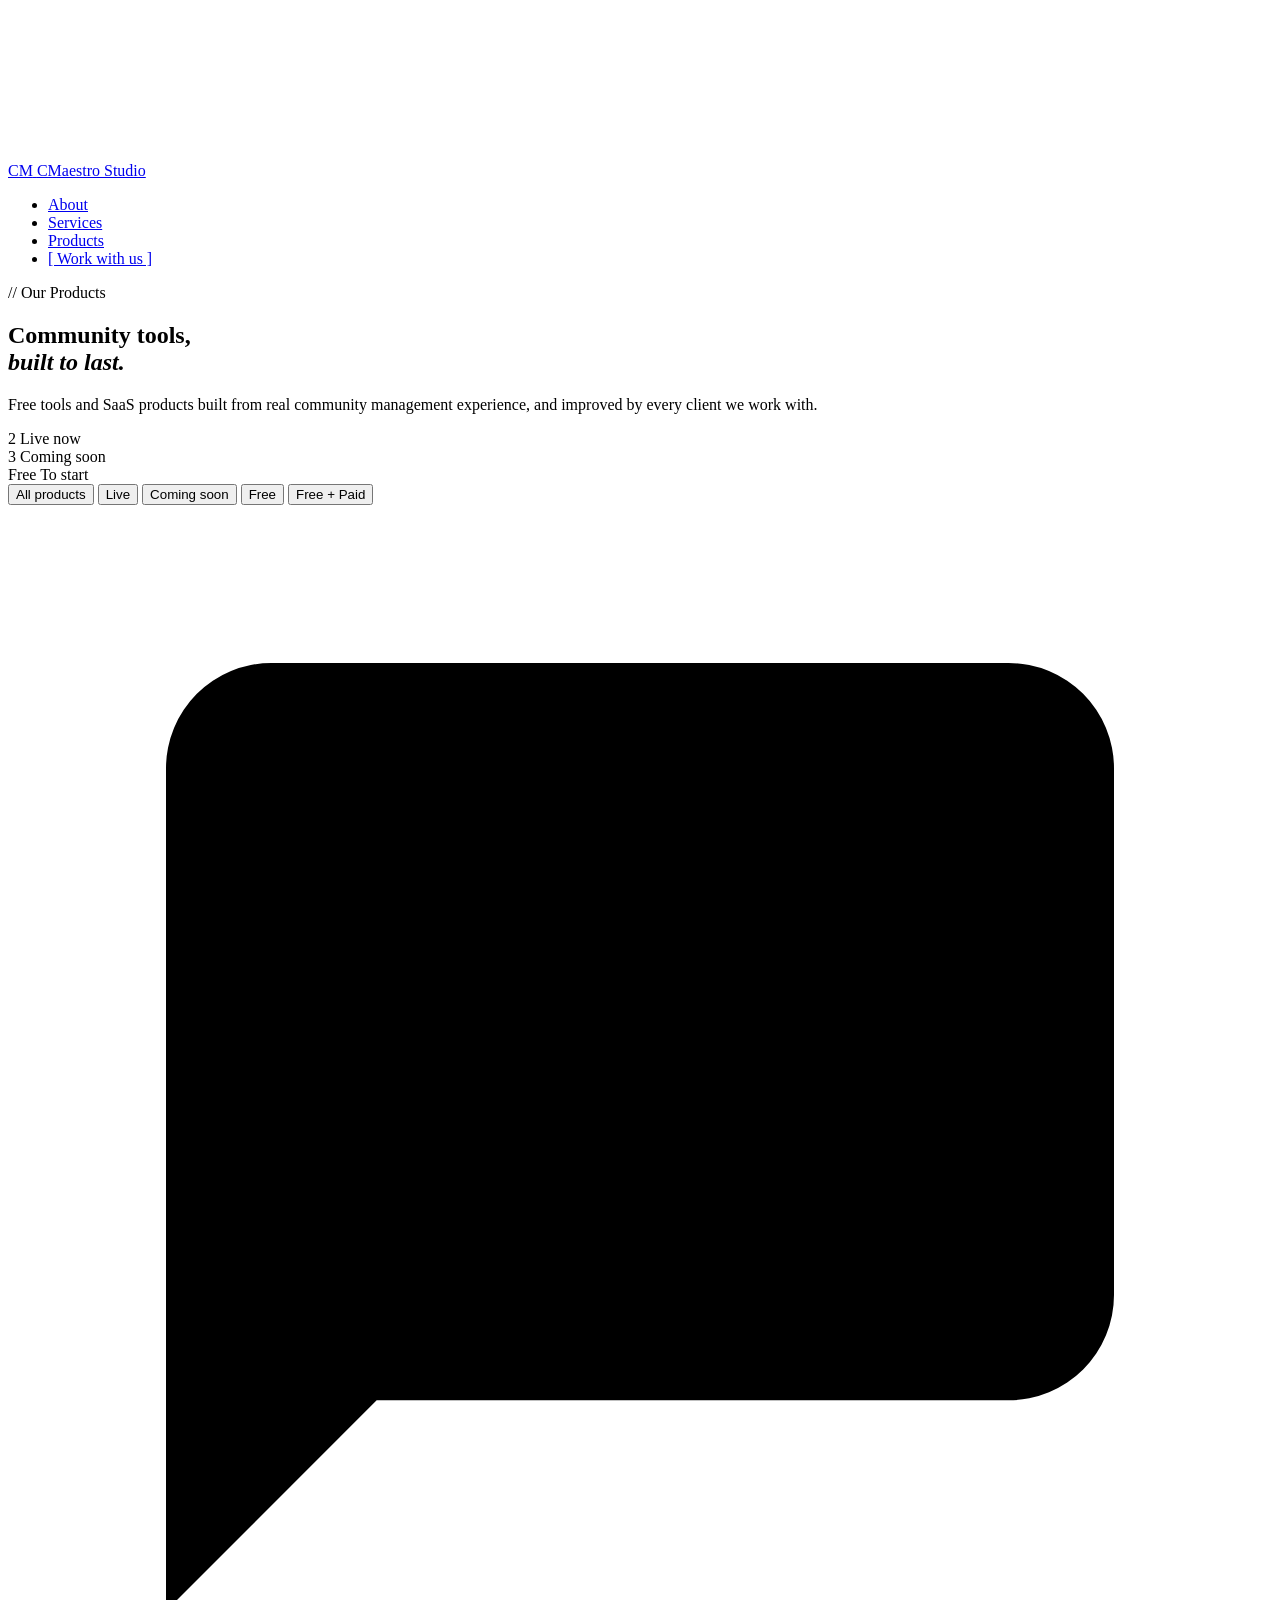
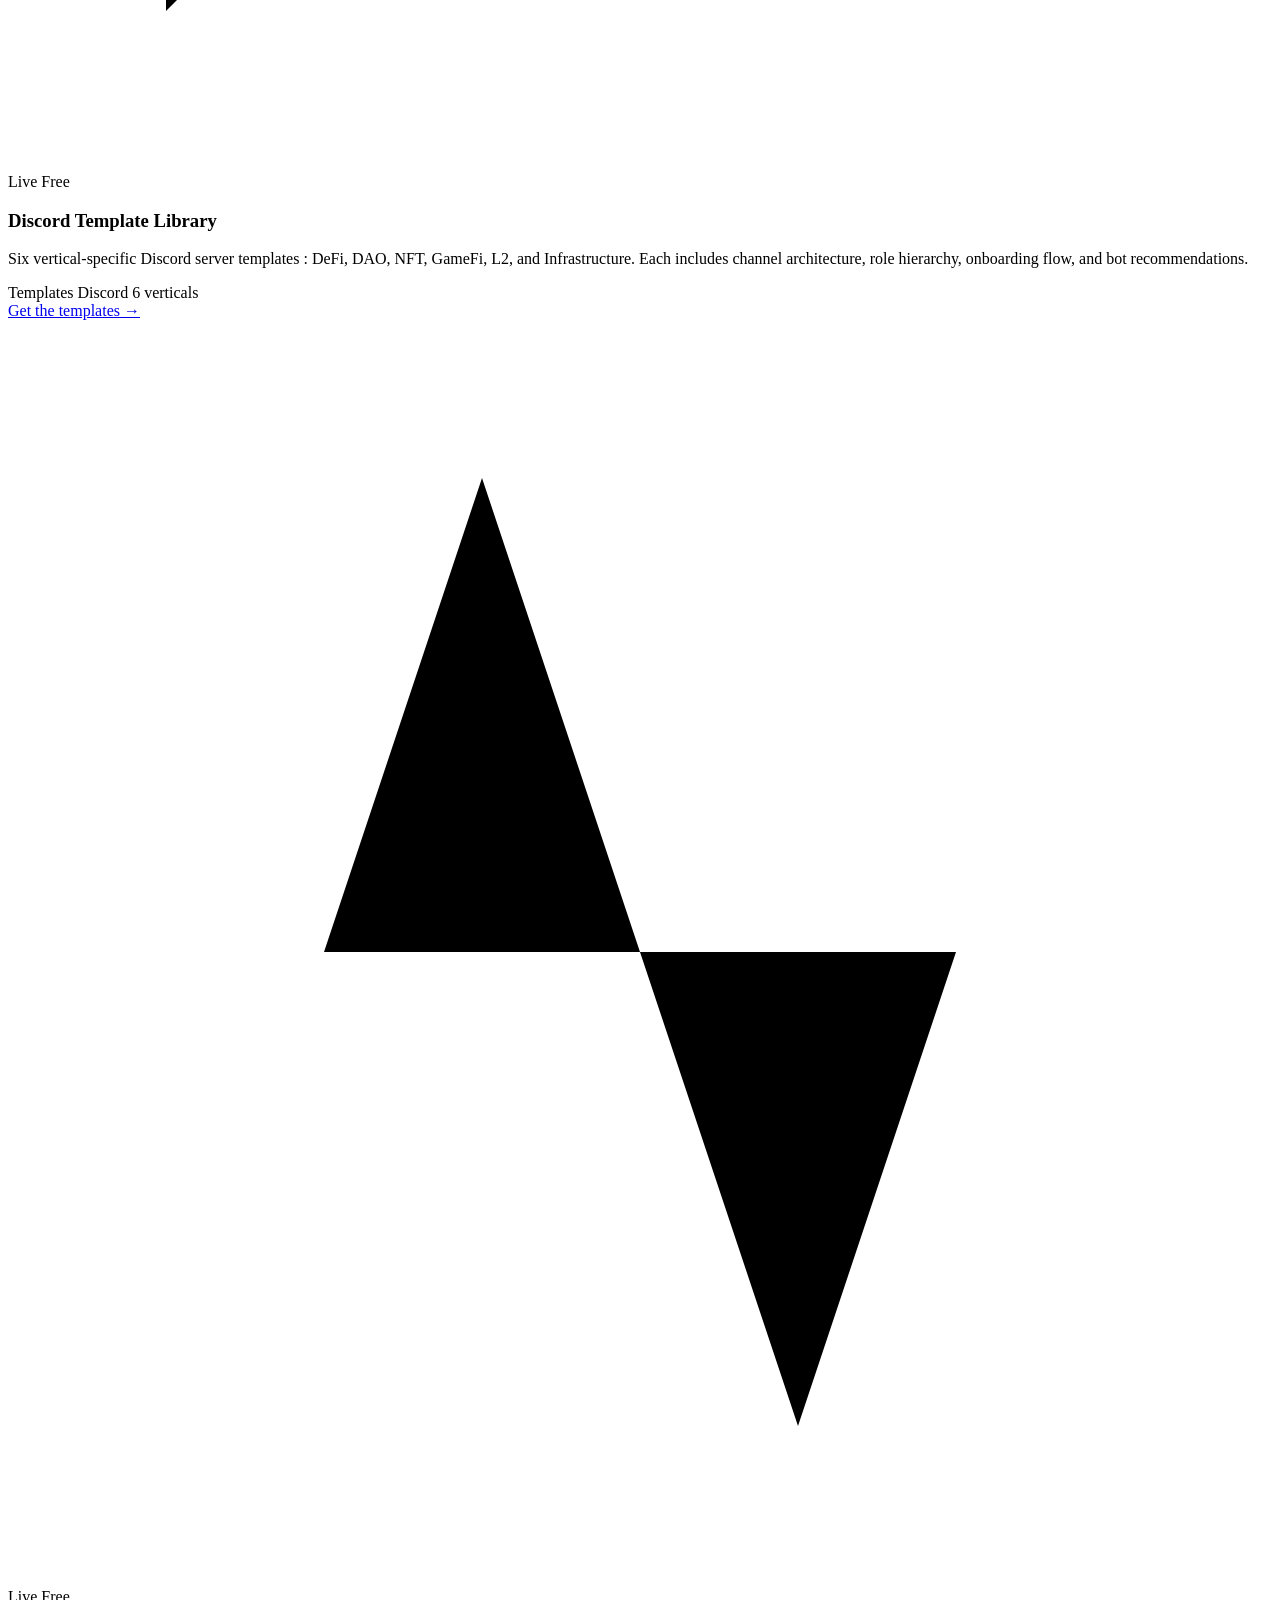
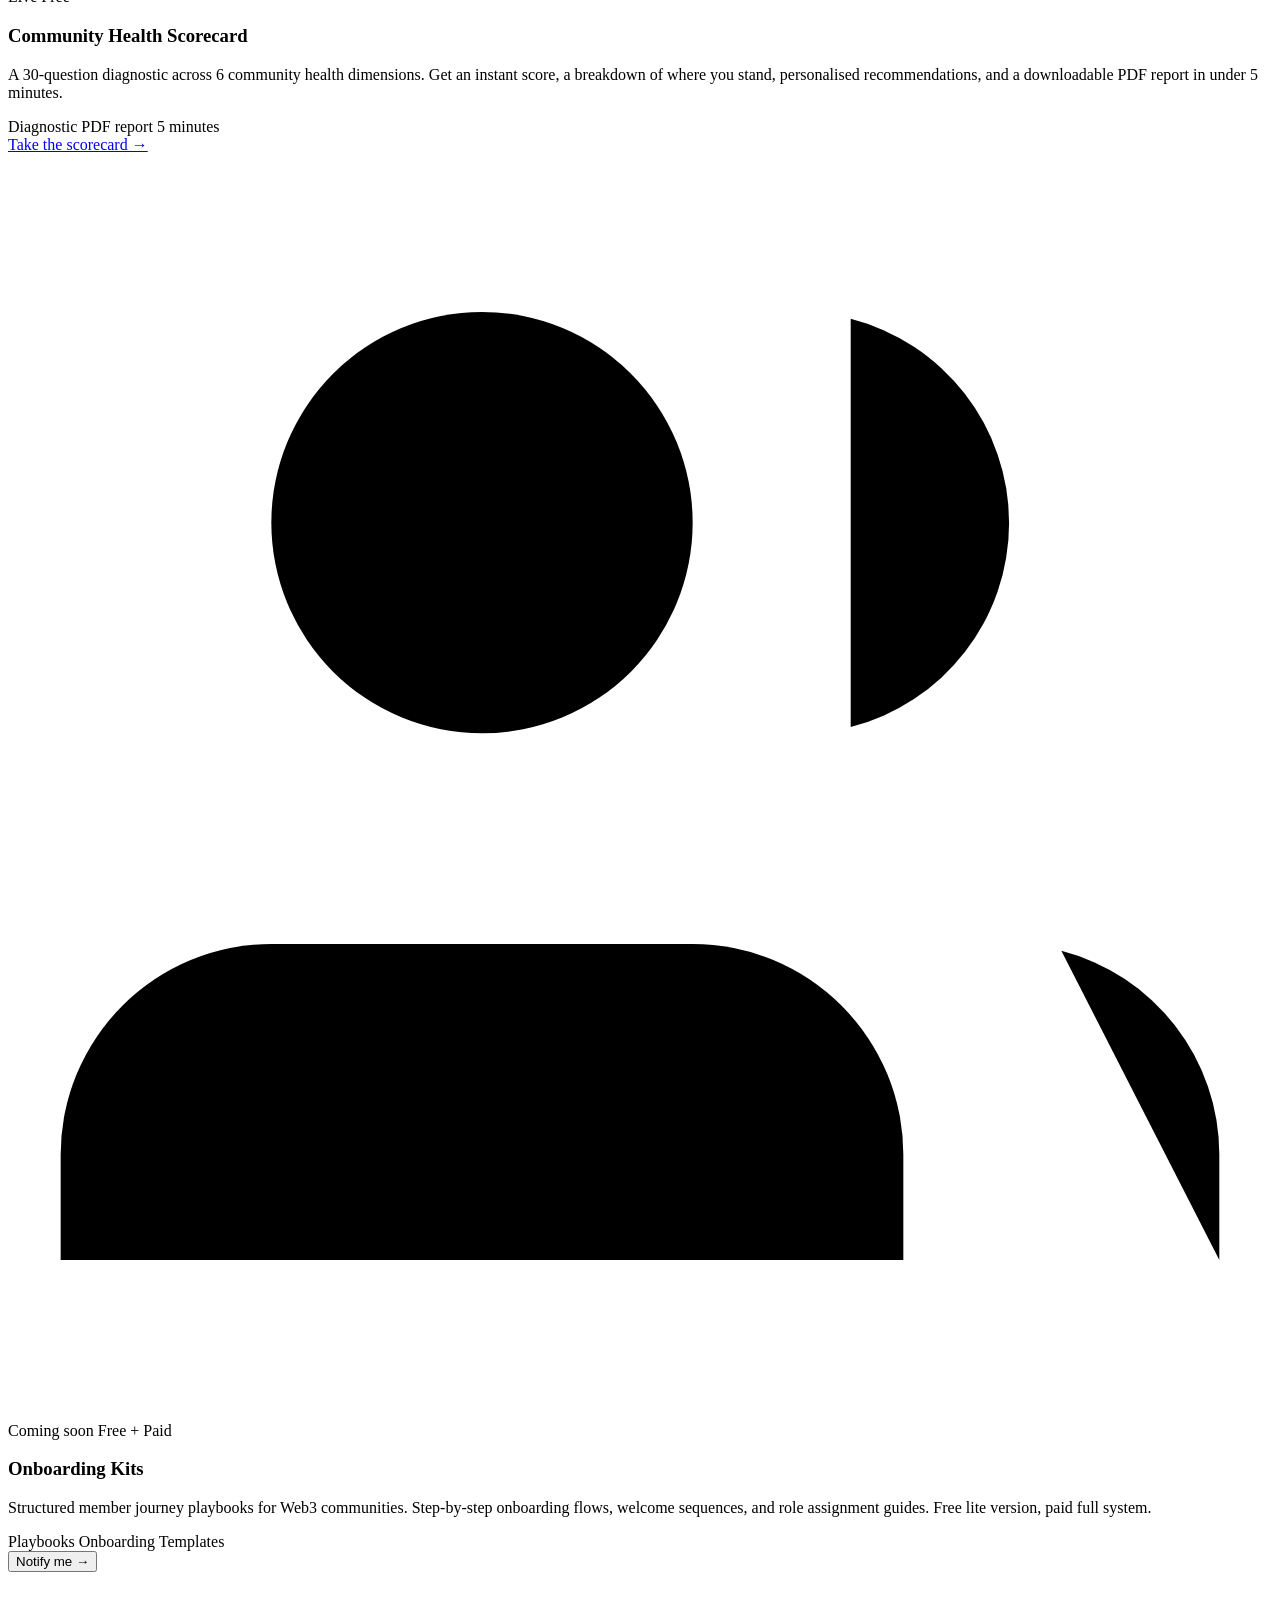
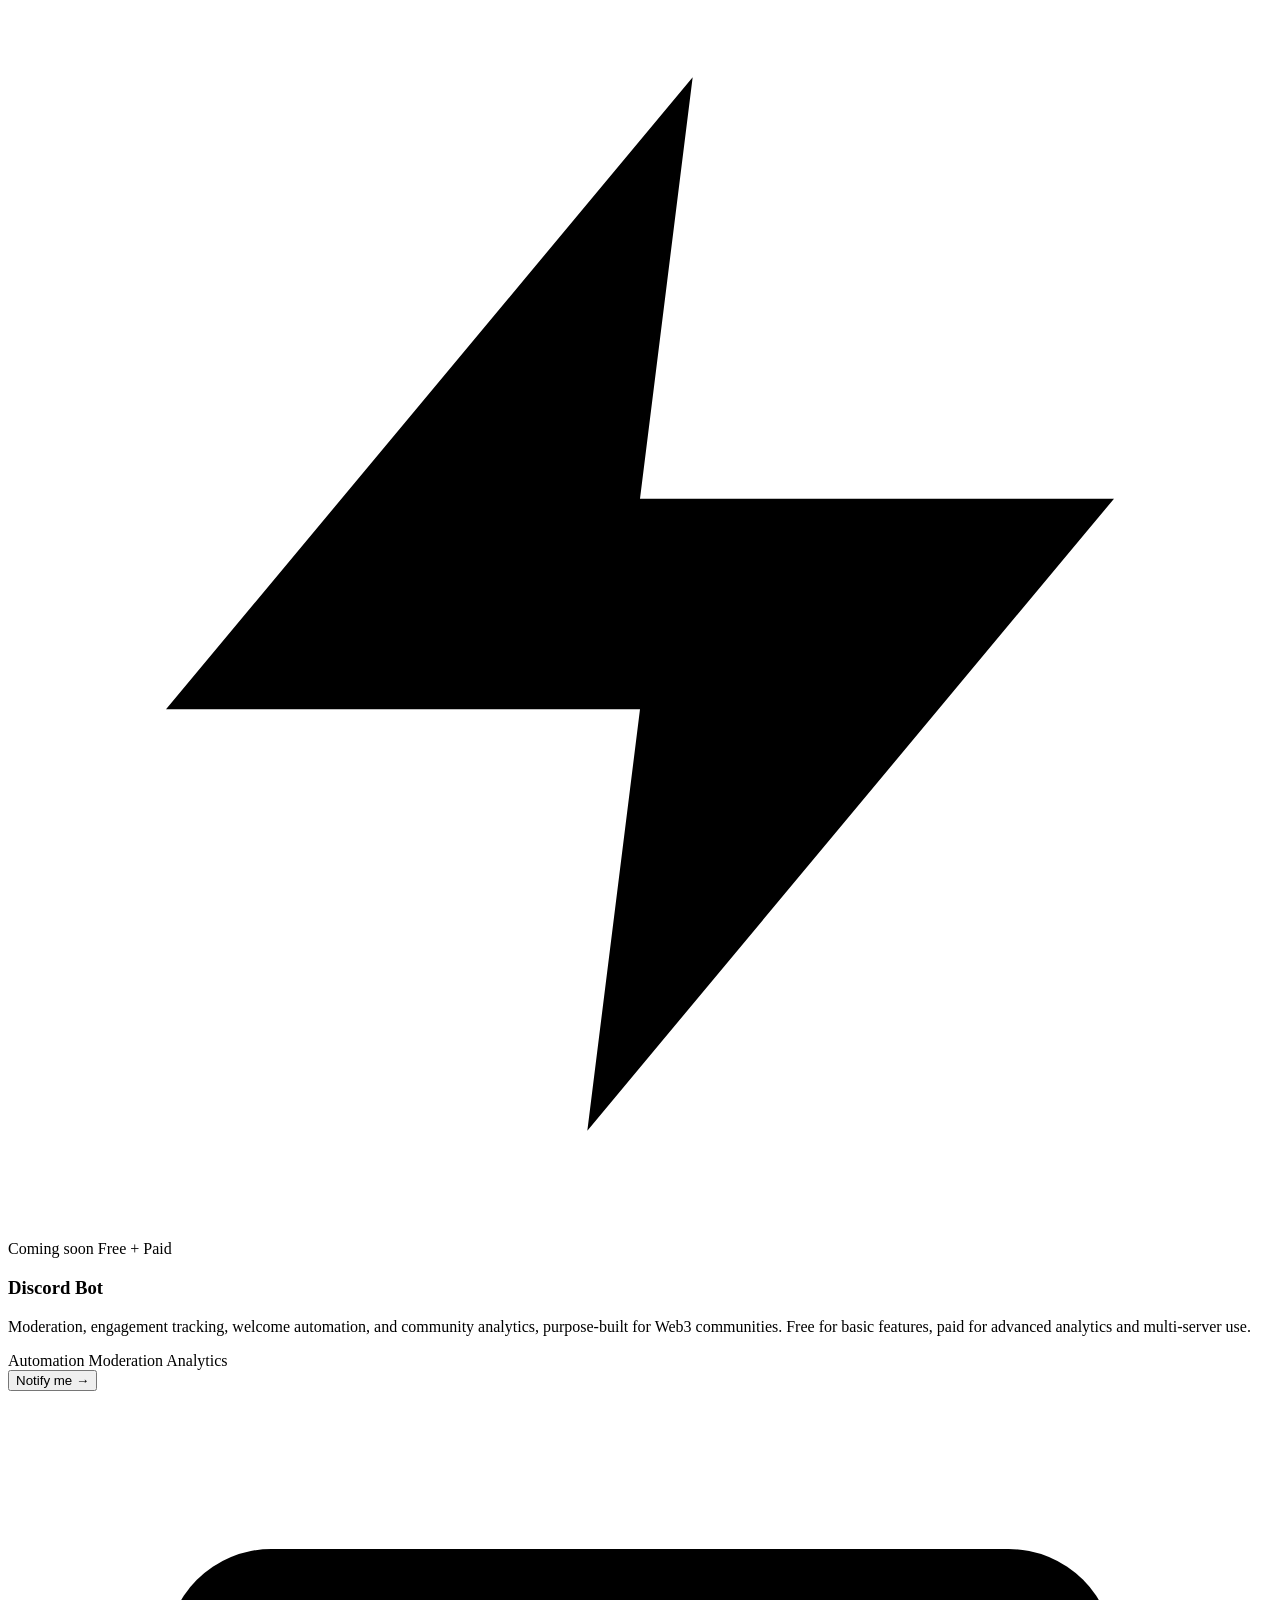
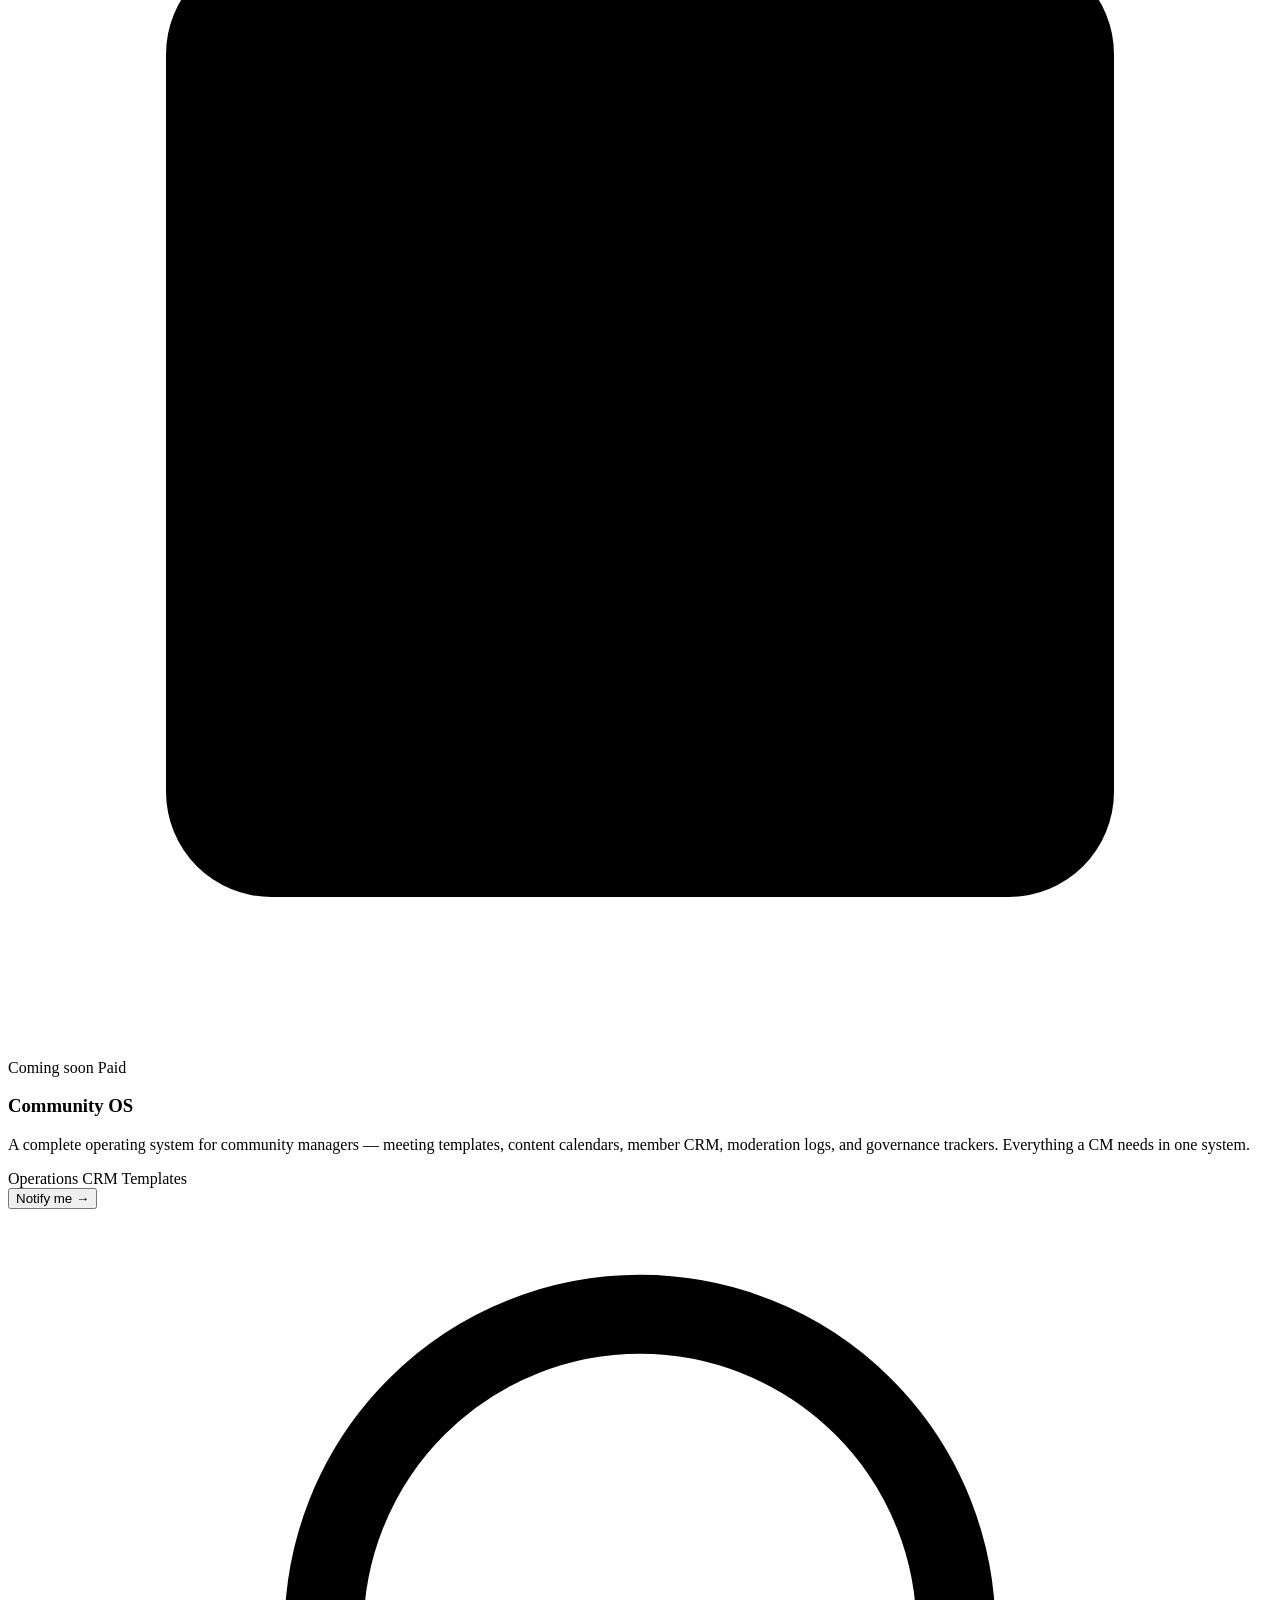
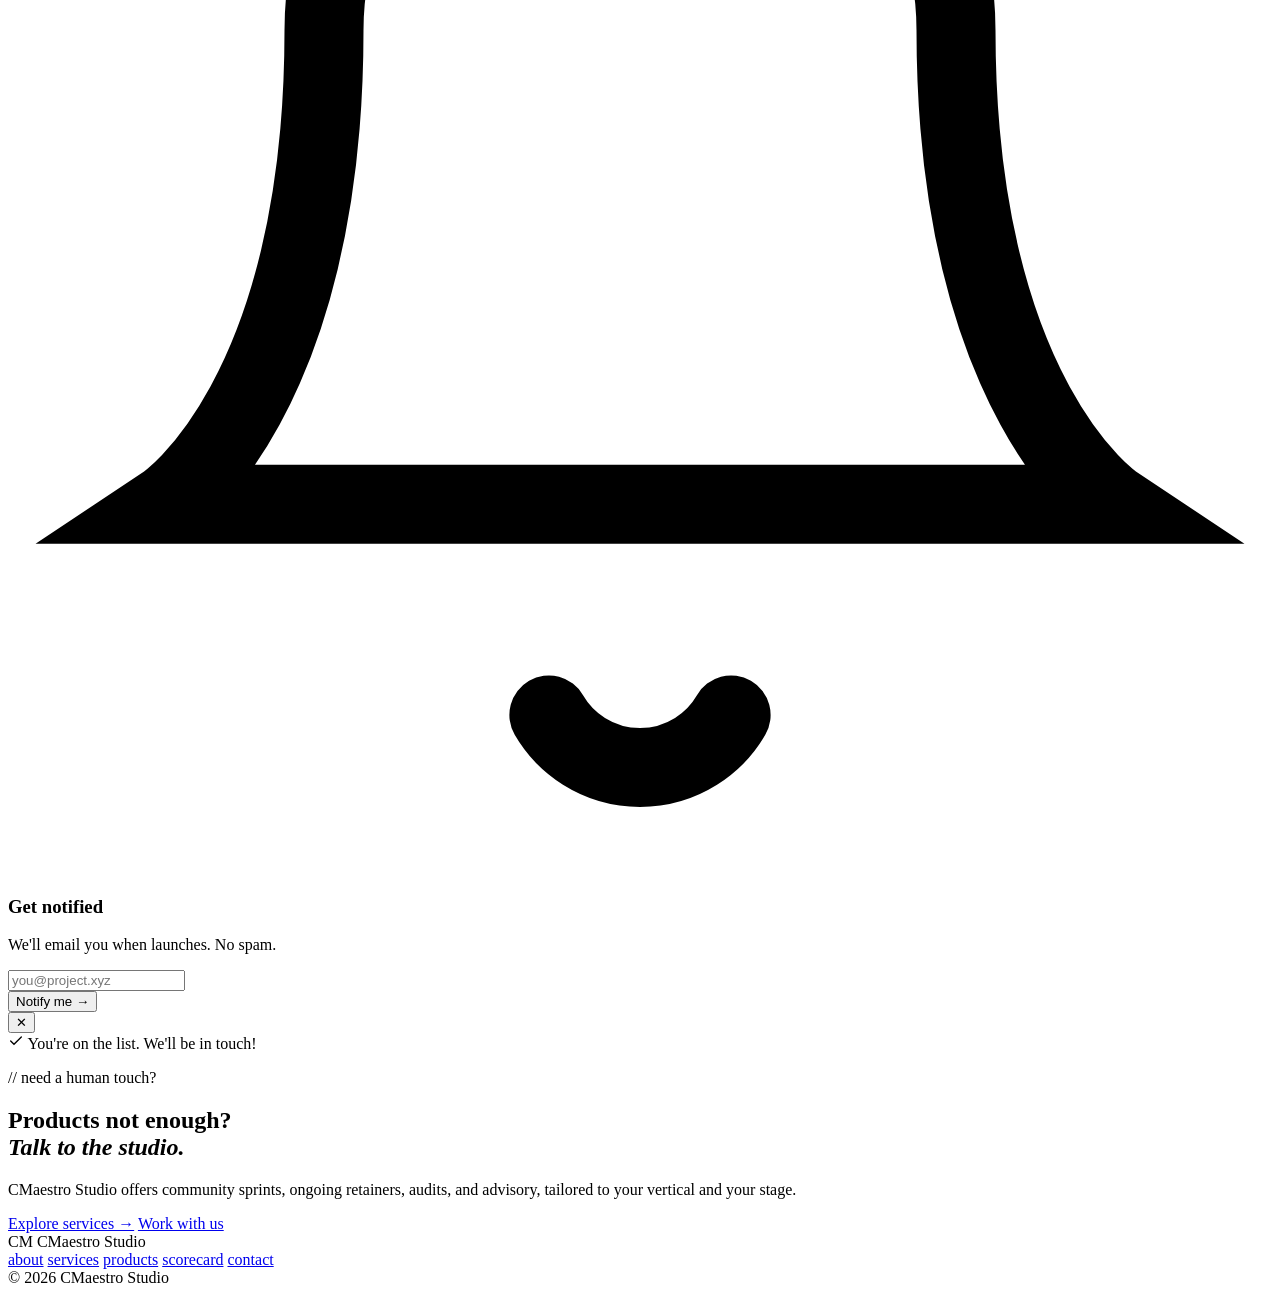
==== products/index.html @ 781589a8 "Add files via upload" ====
<!DOCTYPE html>
<html lang="en">
<head>
  <meta charset="UTF-8">
  <meta name="viewport" content="width=device-width, initial-scale=1.0">
  <title>Products — CMaestro Studio</title>
  <link rel="preconnect" href="https://fonts.googleapis.com">
  <link rel="preconnect" href="https://fonts.gstatic.com" crossorigin>
  <link rel="stylesheet" href="styles.css">
</head>
<body>

  <div class="cursor"></div>
  <div class="cursor-ring"></div>
  <canvas id="particle-canvas"></canvas>

  <div class="page-wrap">

    <!-- NAV -->
    <nav>
      <a href="/" class="nav-logo">
        <span class="nav-mark">CM</span>
        <span class="nav-name">CMaestro Studio</span>
      </a>
      <ul class="nav-links">
        <li><a href="/#about">About</a></li>
        <li><a href="/#services">Services</a></li>
        <li><a href="/products/" class="nav-active">Products</a></li>
        <li><a href="/#contact" class="nav-cta">[ Work with us ]</a></li>
      </ul>
      <div class="nav-hamburger" onclick="toggleMenu()">
        <span></span><span></span><span></span>
      </div>
    </nav>

    <!-- HERO -->
    <section class="products-hero">
      <div class="inner">
        <div class="hero-eyebrow">
          <span class="eyebrow-dot"></span>
          <span class="eyebrow-text">// Our Products</span>
        </div>
        <h1>Community tools,<br><em>built to last.</em></h1>
        <p class="hero-sub">Free tools and SaaS products built from real community management experience, and improved by every client we work with.</p>
        <div class="hero-stats">
          <div class="hero-stat">
            <span class="stat-num">2</span>
            <span class="stat-label">Live now</span>
          </div>
          <div class="hero-stat-divider"></div>
          <div class="hero-stat">
            <span class="stat-num">3</span>
            <span class="stat-label">Coming soon</span>
          </div>
          <div class="hero-stat-divider"></div>
          <div class="hero-stat">
            <span class="stat-num">Free</span>
            <span class="stat-label">To start</span>
          </div>
        </div>
      </div>
    </section>

    <!-- FILTER + GRID -->
    <section class="products-section">
      <div class="inner">

        <div class="filter-row">
          <button class="filter-btn active" data-filter="all">All products</button>
          <button class="filter-btn" data-filter="live">Live</button>
          <button class="filter-btn" data-filter="soon">Coming soon</button>
          <button class="filter-btn" data-filter="free">Free</button>
          <button class="filter-btn" data-filter="paid">Free + Paid</button>
        </div>

        <div class="products-grid" id="products-grid">

          <div class="product-card" data-status="live" data-pricing="free">
            <div class="card-top">
              <div class="card-icon" style="--icon-bg: rgba(201,168,76,0.12); --icon-border: rgba(201,168,76,0.3); --icon-stroke: #C9A84C;">
                <svg viewBox="0 0 24 24"><path d="M21 15a2 2 0 0 1-2 2H7l-4 4V5a2 2 0 0 1 2-2h14a2 2 0 0 1 2 2z"/></svg>
              </div>
              <div class="card-badges">
                <span class="badge badge-live">Live</span>
                <span class="badge badge-free">Free</span>
              </div>
            </div>
            <h3 class="card-name">Discord Template Library</h3>
            <p class="card-desc">Six vertical-specific Discord server templates : DeFi, DAO, NFT, GameFi, L2, and Infrastructure. Each includes channel architecture, role hierarchy, onboarding flow, and bot recommendations.</p>
            <div class="card-tags">
              <span class="card-tag">Templates</span>
              <span class="card-tag">Discord</span>
              <span class="card-tag">6 verticals</span>
            </div>
            <div class="card-footer">
              <a href="#" class="card-cta">Get the templates →</a>
            </div>
          </div>

          <div class="product-card" data-status="live" data-pricing="free">
            <div class="card-top">
              <div class="card-icon" style="--icon-bg: rgba(157,127,212,0.12); --icon-border: rgba(157,127,212,0.3); --icon-stroke: #9D7FD4;">
                <svg viewBox="0 0 24 24"><polyline points="22 12 18 12 15 21 9 3 6 12 2 12"/></svg>
              </div>
              <div class="card-badges">
                <span class="badge badge-live">Live</span>
                <span class="badge badge-free">Free</span>
              </div>
            </div>
            <h3 class="card-name">Community Health Scorecard</h3>
            <p class="card-desc">A 30-question diagnostic across 6 community health dimensions. Get an instant score, a breakdown of where you stand, personalised recommendations, and a downloadable PDF report in under 5 minutes.</p>
            <div class="card-tags">
              <span class="card-tag">Diagnostic</span>
              <span class="card-tag">PDF report</span>
              <span class="card-tag">5 minutes</span>
            </div>
            <div class="card-footer">
              <a href="/scorecard/" class="card-cta">Take the scorecard →</a>
            </div>
          </div>

          <div class="product-card product-card--soon" data-status="soon" data-pricing="paid">
            <div class="card-top">
              <div class="card-icon" style="--icon-bg: rgba(255,146,140,0.1); --icon-border: rgba(255,146,140,0.25); --icon-stroke: #FF928C;">
                <svg viewBox="0 0 24 24"><path d="M17 21v-2a4 4 0 0 0-4-4H5a4 4 0 0 0-4 4v2"/><circle cx="9" cy="7" r="4"/><path d="M23 21v-2a4 4 0 0 0-3-3.87"/><path d="M16 3.13a4 4 0 0 1 0 7.75"/></svg>
              </div>
              <div class="card-badges">
                <span class="badge badge-soon">Coming soon</span>
                <span class="badge badge-paid">Free + Paid</span>
              </div>
            </div>
            <h3 class="card-name">Onboarding Kits</h3>
            <p class="card-desc">Structured member journey playbooks for Web3 communities. Step-by-step onboarding flows, welcome sequences, and role assignment guides. Free lite version, paid full system.</p>
            <div class="card-tags">
              <span class="card-tag">Playbooks</span>
              <span class="card-tag">Onboarding</span>
              <span class="card-tag">Templates</span>
            </div>
            <div class="card-footer">
              <button class="card-notify" onclick="openNotify('Onboarding Kits')">Notify me →</button>
            </div>
          </div>

          <div class="product-card product-card--soon" data-status="soon" data-pricing="paid">
            <div class="card-top">
              <div class="card-icon" style="--icon-bg: rgba(239,152,84,0.1); --icon-border: rgba(239,152,84,0.25); --icon-stroke: #ef9854;">
                <svg viewBox="0 0 24 24"><path d="M13 2L3 14h9l-1 8 10-12h-9l1-8z"/></svg>
              </div>
              <div class="card-badges">
                <span class="badge badge-soon">Coming soon</span>
                <span class="badge badge-paid">Free + Paid</span>
              </div>
            </div>
            <h3 class="card-name">Discord Bot</h3>
            <p class="card-desc">Moderation, engagement tracking, welcome automation, and community analytics, purpose-built for Web3 communities. Free for basic features, paid for advanced analytics and multi-server use.</p>
            <div class="card-tags">
              <span class="card-tag">Automation</span>
              <span class="card-tag">Moderation</span>
              <span class="card-tag">Analytics</span>
            </div>
            <div class="card-footer">
              <button class="card-notify" onclick="openNotify('Discord Bot')">Notify me →</button>
            </div>
          </div>

          <div class="product-card product-card--soon" data-status="soon" data-pricing="paid">
            <div class="card-top">
              <div class="card-icon" style="--icon-bg: rgba(201,168,76,0.08); --icon-border: rgba(201,168,76,0.2); --icon-stroke: #C9A84C;">
                <svg viewBox="0 0 24 24"><rect x="3" y="3" width="18" height="18" rx="2"/><line x1="3" y1="9" x2="21" y2="9"/><line x1="9" y1="21" x2="9" y2="9"/></svg>
              </div>
              <div class="card-badges">
                <span class="badge badge-soon">Coming soon</span>
                <span class="badge badge-paid">Paid</span>
              </div>
            </div>
            <h3 class="card-name">Community OS</h3>
            <p class="card-desc">A complete operating system for community managers — meeting templates, content calendars, member CRM, moderation logs, and governance trackers. Everything a CM needs in one system.</p>
            <div class="card-tags">
              <span class="card-tag">Operations</span>
              <span class="card-tag">CRM</span>
              <span class="card-tag">Templates</span>
            </div>
            <div class="card-footer">
              <button class="card-notify" onclick="openNotify('Community OS')">Notify me →</button>
            </div>
          </div>

        </div>

        <div class="empty-state" id="empty-state" hidden>
          <p class="empty-text">// no products match filter</p>
          <p class="empty-sub">Try a different filter or check back soon.</p>
        </div>

      </div>
    </section>

    <!-- NOTIFY MODAL -->
    <div class="modal-backdrop" id="modal-backdrop" onclick="closeNotify()">
      <div class="modal" onclick="event.stopPropagation()">
        <div class="modal-icon">
          <svg viewBox="0 0 24 24" fill="none" stroke="currentColor" stroke-width="1.5" stroke-linecap="round"><path d="M18 8A6 6 0 0 0 6 8c0 7-3 9-3 9h18s-3-2-3-9"/><path d="M13.73 21a2 2 0 0 1-3.46 0"/></svg>
        </div>
        <h3 id="modal-title">Get notified</h3>
        <p class="modal-sub">We'll email you when <span id="modal-product"></span> launches. No spam.</p>
        <div class="modal-form">
          <input type="email" id="notify-email" placeholder="you@project.xyz" autocomplete="email">
          <div id="notify-error" class="notify-error"></div>
          <button class="btn-notify-submit" onclick="submitNotify()">Notify me →</button>
        </div>
        <button class="modal-close" onclick="closeNotify()">✕</button>
      </div>
    </div>

    <div class="notify-toast" id="notify-toast">
      <svg width="16" height="16" viewBox="0 0 24 24" fill="none" stroke="currentColor" stroke-width="2" stroke-linecap="round"><polyline points="20 6 9 17 4 12"/></svg>
      <span>You're on the list. We'll be in touch!</span>
    </div>

    <!-- CTA STRIP -->
    <section class="cta-strip">
      <div class="inner">
        <div class="cta-strip-inner">
          <div>
            <p class="cta-strip-eyebrow">// need a human touch?</p>
            <h2>Products not enough?<br><em>Talk to the studio.</em></h2>
            <p class="cta-strip-body">CMaestro Studio offers community sprints, ongoing retainers, audits, and advisory, tailored to your vertical and your stage.</p>
          </div>
          <div class="cta-strip-actions">
            <a href="/#services" class="btn-primary">Explore services →</a>
            <a href="/#contact" class="btn-secondary">Work with us</a>
          </div>
        </div>
      </div>
    </section>

    <!-- FOOTER -->
    <footer>
      <div class="footer-logo">
        <span class="footer-mark">CM</span>
        <span class="footer-name">CMaestro Studio</span>
      </div>
      <div class="footer-links">
        <a href="/#about">about</a>
        <a href="/#services">services</a>
        <a href="/products/">products</a>
        <a href="/scorecard/">scorecard</a>
        <a href="/#contact">contact</a>
      </div>
      <div class="footer-copy">© 2026 CMaestro Studio</div>
    </footer>

  </div>

  <script src="products.js"></script>
</body>
</html>
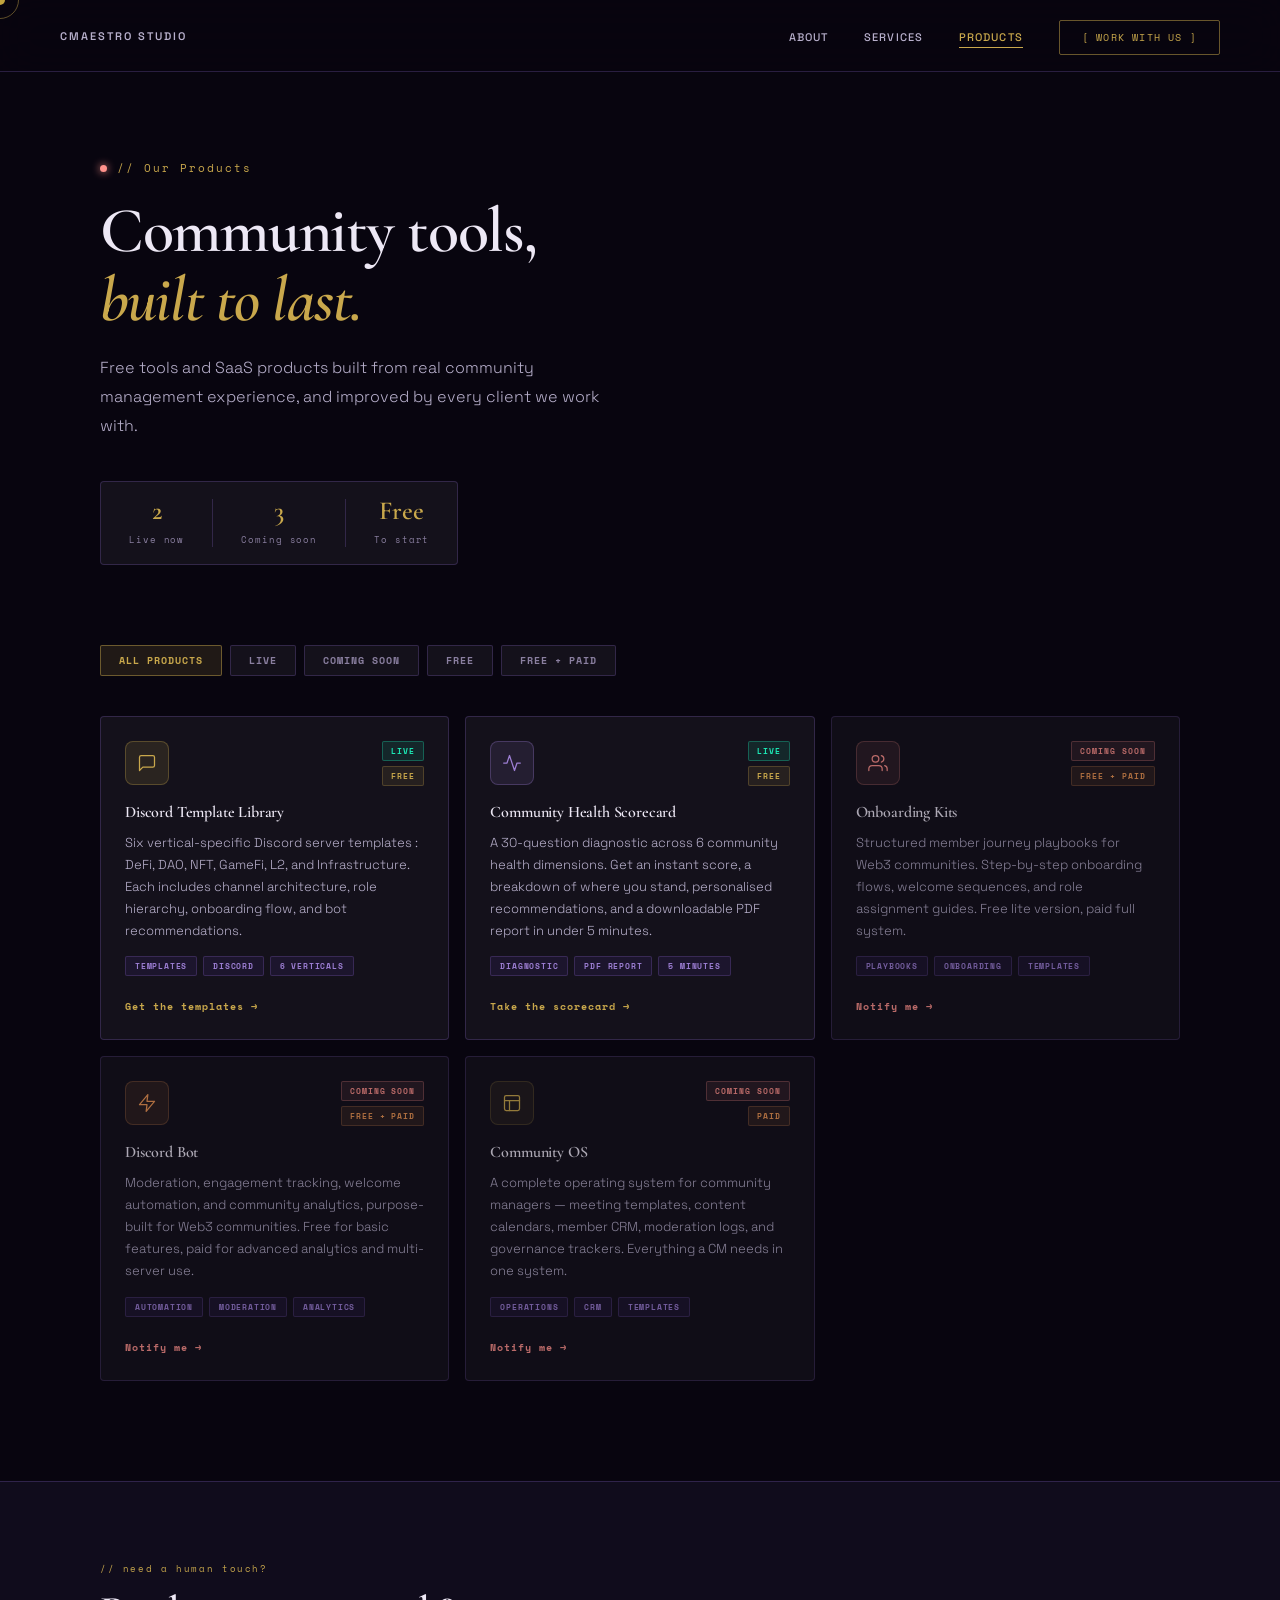
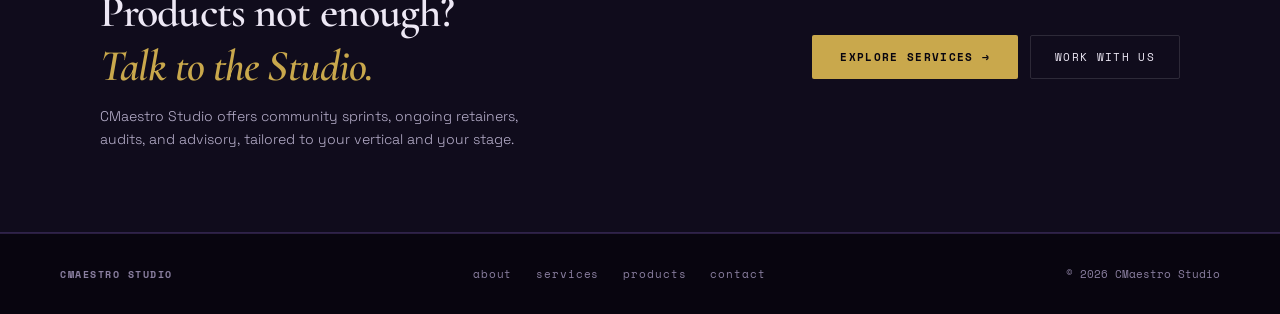
==== commit 8daf658a: "Add files via upload" ====
--- a/products/index.html
+++ b/products/index.html
@@ -3,7 +3,7 @@
 <head>
   <meta charset="UTF-8">
   <meta name="viewport" content="width=device-width, initial-scale=1.0">
-  <title>Products — CMaestro Studio</title>
+  <title>Products-CMaestro Studio</title>
   <link rel="preconnect" href="https://fonts.googleapis.com">
   <link rel="preconnect" href="https://fonts.gstatic.com" crossorigin>
   <link rel="stylesheet" href="styles.css">
@@ -19,7 +19,7 @@
     <!-- NAV -->
     <nav>
       <a href="/" class="nav-logo">
-        <span class="nav-mark">CM</span>
+        <!-- <span class="nav-mark">CM</span> -->
         <span class="nav-name">CMaestro Studio</span>
       </a>
       <ul class="nav-links">
@@ -223,7 +223,7 @@
         <div class="cta-strip-inner">
           <div>
             <p class="cta-strip-eyebrow">// need a human touch?</p>
-            <h2>Products not enough?<br><em>Talk to the studio.</em></h2>
+            <h2>Products not enough?<br><em>Talk to the Studio.</em></h2>
             <p class="cta-strip-body">CMaestro Studio offers community sprints, ongoing retainers, audits, and advisory, tailored to your vertical and your stage.</p>
           </div>
           <div class="cta-strip-actions">
@@ -237,14 +237,13 @@
     <!-- FOOTER -->
     <footer>
       <div class="footer-logo">
-        <span class="footer-mark">CM</span>
+        <!-- <span class="footer-mark">CM</span> -->
         <span class="footer-name">CMaestro Studio</span>
       </div>
       <div class="footer-links">
         <a href="/#about">about</a>
         <a href="/#services">services</a>
         <a href="/products/">products</a>
-        <a href="/scorecard/">scorecard</a>
         <a href="/#contact">contact</a>
       </div>
       <div class="footer-copy">© 2026 CMaestro Studio</div>
--- a/products/styles.css
+++ b/products/styles.css
@@ -0,0 +1,885 @@
+@import url('https://fonts.googleapis.com/css2?family=Cormorant+Garamond:ital,wght@0,400;0,600;1,400&family=Space+Grotesk:wght@300;400;500;600&family=Space+Mono:wght@400;700&display=swap');
+
+*, *::before, *::after {
+  box-sizing: border-box;
+  margin: 0;
+  padding: 0;
+}
+
+:root {
+  --primary:      #392668;
+  --primary-lg:   #9D7FD4;
+  --primary-dim:  #251840;
+  --gold:         #C9A84C;
+  --gold-bright:  #F0C84A;
+  --peach:        #FF928C;
+  --orange:       #ef9854;
+  --ink:          #08050F;
+  --ink-2:        #100C1C;
+  --ink-3:        #180E28;
+  --card:         rgba(255,255,255,0.05);
+  --card-hover:   rgba(255,255,255,0.08);
+  --border:       rgba(120,90,180,0.3);
+  --border-hi:    rgba(201,168,76,0.5);
+  --text-1:       #EDE8F5;
+  --text-2:       #B8B0CC;
+  --text-3:       #8A7FA0;
+  --font-serif:   'Cormorant Garamond', serif;
+  --font-sans:    'Space Grotesk', sans-serif;
+  --font-mono:    'Space Mono', monospace;
+}
+
+html {
+  scroll-behavior: smooth;
+}
+
+body {
+  font-family: var(--font-sans);
+  background: var(--ink);
+  color: var(--text-1);
+  min-height: 100vh;
+  overflow-x: hidden;
+  cursor: none;
+}
+
+/* ── CURSOR ── */
+.cursor {
+  position: fixed;
+  width: 10px;
+  height: 10px;
+  background: var(--gold);
+  border-radius: 50%;
+  pointer-events: none;
+  z-index: 9999;
+  transform: translate(-50%,-50%);
+  transition: width 0.2s, height 0.2s;
+  mix-blend-mode: difference;
+}
+.cursor-ring {
+  position: fixed;
+  width: 38px;
+  height: 38px;
+  border: 1px solid rgba(201,168,76,0.45);
+  border-radius: 50%;
+  pointer-events: none;
+  z-index: 9998;
+  transform: translate(-50%,-50%);
+  transition: width 0.25s, height 0.25s;
+}
+
+/* ── CANVAS ── */
+#particle-canvas {
+  position: fixed;
+  inset: 0;
+  z-index: 0;
+  pointer-events: none;
+  opacity: 0.45;
+}
+
+/* ── PAGE WRAP ── */
+.page-wrap {
+  position: relative;
+  z-index: 1;
+}
+.inner {
+  max-width: 1200px;
+  margin: 0 auto;
+  padding: 0 60px;
+}
+
+/* ── NAV ── */
+nav {
+  position: fixed;
+  top: 0;
+  left: 0;
+  right: 0;
+  z-index: 200;
+  display: flex;
+  align-items: center;
+  justify-content: space-between;
+  padding: 0 60px;
+  height: 72px;
+  background: rgba(8,5,15,0.88);
+  backdrop-filter: blur(20px);
+  border-bottom: 1px solid var(--border);
+}
+.nav-logo {
+  display: flex;
+  align-items: center;
+  gap: 14px;
+  text-decoration: none;
+}
+/* .nav-mark {
+  font-family: var(--font-serif);
+  font-size: 30px;
+  font-weight: 600;
+  color: var(--primary-lg);
+  line-height: 1;
+} */
+.nav-name {
+  font-size: 11px;
+  font-weight: 600;
+  letter-spacing: 0.18em;
+  text-transform: uppercase;
+  color: var(--text-2);
+}
+.nav-links {
+  display: flex;
+  align-items: center;
+  gap: 36px;
+  list-style: none;
+}
+.nav-links a {
+  font-size: 11px;
+  font-weight: 500;
+  letter-spacing: 0.1em;
+  text-transform: uppercase;
+  color: var(--text-2);
+  text-decoration: none;
+  position: relative;
+  transition: color 0.2s;
+}
+.nav-links a::after {
+  content: '';
+  position: absolute;
+  bottom: -4px;
+  left: 0;
+  right: 0;
+  height: 1px;
+  background: var(--gold);
+  transform: scaleX(0);
+  transform-origin: left;
+  transition: transform 0.25s;
+}
+.nav-links a:hover, .nav-active {
+  color: var(--gold) !important;
+}
+.nav-links a:hover::after, .nav-active::after {
+  transform: scaleX(1) !important;
+}
+.nav-cta {
+  padding: 9px 22px !important;
+  background: transparent !important;
+  color: var(--gold) !important;
+  border: 1px solid var(--border-hi) !important;
+  border-radius: 2px !important;
+  font-family: var(--font-mono) !important;
+  font-size: 10px !important;
+  letter-spacing: 0.12em !important;
+  transition: background 0.2s !important;
+}
+.nav-cta:hover {
+  background: rgba(57,38,104,0.2) !important;
+}
+.nav-cta::after {
+  display: none !important;
+}
+.nav-hamburger {
+  display: none;
+  cursor: pointer;
+  flex-direction: column;
+  gap: 5px;
+}
+.nav-hamburger span {
+  width: 22px;
+  height: 1px;
+  background: var(--text-2);
+}
+
+/* ── HERO ── */
+.products-hero {
+  padding: 160px 0 80px;
+}
+.hero-eyebrow {
+  display: flex;
+  align-items: center;
+  gap: 10px;
+  font-family: var(--font-mono);
+  font-size: 11px;
+  color: var(--gold);
+  letter-spacing: 0.18em;
+  margin-bottom: 20px;
+}
+.eyebrow-dot {
+  width: 7px;
+  height: 7px;
+  background: var(--peach);
+  border-radius: 50%;
+  box-shadow: 0 0 8px var(--peach);
+  animation: blink 2s step-end infinite;
+}
+@keyframes blink {
+  0%, 100% {
+    opacity: 1;
+  }
+  50% {
+    opacity: 0;
+  }
+}
+.eyebrow-text {
+  color: var(--gold);
+}
+
+h1 {
+  font-family: var(--font-serif);
+  font-size: clamp(44px, 5vw, 72px);
+  font-weight: 600;
+  line-height: 1.08;
+  color: var(--text-1);
+  letter-spacing: -0.02em;
+  margin-bottom: 20px;
+}
+h1 em {
+  font-style: italic;
+  color: var(--gold);
+}
+
+.hero-sub {
+  font-size: 16px;
+  color: var(--text-2);
+  line-height: 1.8;
+  max-width: 520px;
+  margin-bottom: 40px;
+  font-weight: 300;
+}
+
+.hero-stats {
+  display: flex;
+  align-items: center;
+  gap: 0;
+  border: 1px solid var(--border);
+  border-radius: 4px;
+  overflow: hidden;
+  background: var(--card);
+  width: fit-content;
+}
+.hero-stat {
+  padding: 16px 28px;
+  text-align: center;
+}
+.hero-stat-divider {
+  width: 1px;
+  height: 48px;
+  background: var(--border);
+  flex-shrink: 0;
+}
+.stat-num {
+  display: block;
+  font-family: var(--font-serif);
+  font-size: 26px;
+  font-weight: 600;
+  color: var(--gold);
+  line-height: 1;
+  margin-bottom: 3px;
+}
+.stat-label {
+  font-family: var(--font-mono);
+  font-size: 9px;
+  color: var(--text-3);
+  letter-spacing: 0.1em;
+}
+
+/* ── PRODUCTS SECTION ── */
+.products-section {
+  padding: 0 0 100px;
+}
+
+/* ── FILTER ROW ── */
+.filter-row {
+  display: flex;
+  gap: 8px;
+  flex-wrap: wrap;
+  margin-bottom: 40px;
+}
+.filter-btn {
+  padding: 7px 18px;
+  background: var(--card);
+  border: 1px solid var(--border);
+  border-radius: 2px;
+  font-family: var(--font-mono);
+  font-size: 10px;
+  font-weight: 700;
+  letter-spacing: 0.1em;
+  text-transform: uppercase;
+  color: var(--text-3);
+  cursor: none;
+  transition: border-color 0.2s, background 0.2s, color 0.2s;
+}
+.filter-btn:hover {
+  border-color: rgba(201,168,76,0.3);
+  color: var(--text-2);
+}
+.filter-btn.active {
+  background: rgba(201,168,76,0.12);
+  border-color: rgba(201,168,76,0.45);
+  color: var(--gold);
+}
+
+/* ── PRODUCTS GRID ── */
+.products-grid {
+  display: grid;
+  grid-template-columns: repeat(3, 1fr);
+  gap: 16px;
+}
+
+/* ── PRODUCT CARD ── */
+.product-card {
+  background: var(--card);
+  border: 1px solid var(--border);
+  border-radius: 4px;
+  padding: 24px;
+  display: flex;
+  flex-direction: column;
+  transition: border-color 0.25s, background 0.25s, transform 0.25s, box-shadow 0.25s;
+  position: relative;
+  overflow: hidden;
+}
+.product-card::after {
+  content: '';
+  position: absolute;
+  bottom: 0;
+  left: 0;
+  right: 0;
+  height: 2px;
+  background: linear-gradient(90deg, var(--gold), transparent);
+  transform: scaleX(0);
+  transform-origin: left;
+  transition: transform 0.35s ease;
+}
+.product-card:hover {
+  border-color: var(--border-hi);
+  background: var(--card-hover);
+  transform: translateY(-4px);
+  box-shadow: 0 12px 40px rgba(0,0,0,0.4), 0 0 0 1px var(--border-hi);
+}
+.product-card:hover::after {
+  transform: scaleX(1);
+}
+
+.product-card--soon {
+  opacity: 0.72;
+}
+.product-card--soon:hover {
+  opacity: 1;
+}
+
+.card-top {
+  display: flex;
+  align-items: flex-start;
+  justify-content: space-between;
+  margin-bottom: 16px;
+}
+.card-icon {
+  width: 44px;
+  height: 44px;
+  background: var(--icon-bg);
+  border: 1px solid var(--icon-border);
+  border-radius: 8px;
+  display: flex;
+  align-items: center;
+  justify-content: center;
+  flex-shrink: 0;
+}
+.card-icon svg {
+  width: 20px;
+  height: 20px;
+  fill: none;
+  stroke: var(--icon-stroke);
+  stroke-width: 1.5;
+  stroke-linecap: round;
+  stroke-linejoin: round;
+}
+.card-badges {
+  display: flex;
+  flex-direction: column;
+  gap: 5px;
+  align-items: flex-end;
+}
+
+/* ── BADGES ── */
+.badge {
+  font-family: var(--font-mono);
+  font-size: 8px;
+  font-weight: 700;
+  letter-spacing: 0.12em;
+  text-transform: uppercase;
+  padding: 3px 8px;
+  border-radius: 2px;
+  border: 1px solid;
+}
+.badge-live {
+  background: rgba(29,233,182,0.1);
+  color: #1DE9B6;
+  border-color: rgba(29,233,182,0.3);
+}
+.badge-soon {
+  background: rgba(255,146,140,0.1);
+  color: var(--peach);
+  border-color: rgba(255,146,140,0.3);
+}
+.badge-free {
+  background: rgba(201,168,76,0.1);
+  color: var(--gold);
+  border-color: rgba(201,168,76,0.25);
+}
+.badge-paid {
+  background: rgba(239,152,84,0.1);
+  color: var(--orange);
+  border-color: rgba(239,152,84,0.25);
+}
+
+/* ── CARD CONTENT ── */
+.card-name {
+  font-size: 16px;
+  font-weight: 600;
+  color: var(--text-1);
+  margin-bottom: 10px;
+  letter-spacing: -0.01em;
+}
+.card-desc {
+  font-size: 13px;
+  color: var(--text-2);
+  line-height: 1.7;
+  margin-bottom: 14px;
+  font-weight: 300;
+  flex: 1;
+}
+.card-tags {
+  display: flex;
+  gap: 6px;
+  flex-wrap: wrap;
+  margin-bottom: 18px;
+}
+.card-tag {
+  font-family: var(--font-mono);
+  font-size: 8px;
+  font-weight: 700;
+  letter-spacing: 0.1em;
+  text-transform: uppercase;
+  padding: 3px 9px;
+  border-radius: 2px;
+  background: rgba(57,38,104,0.25);
+  border: 1px solid rgba(120,90,180,0.3);
+  color: var(--primary-lg);
+}
+.card-footer {
+  margin-top: auto;
+}
+
+.card-cta {
+  font-family: var(--font-mono);
+  font-size: 10px;
+  font-weight: 700;
+  letter-spacing: 0.1em;
+  color: var(--gold);
+  text-decoration: none;
+  transition: color 0.2s;
+  display: inline-flex;
+  align-items: center;
+  gap: 4px;
+}
+.card-cta:hover {
+  color: var(--gold-bright);
+}
+
+.card-notify {
+  font-family: var(--font-mono);
+  font-size: 10px;
+  font-weight: 700;
+  letter-spacing: 0.1em;
+  color: var(--peach);
+  background: transparent;
+  border: none;
+  cursor: none;
+  padding: 0;
+  transition: color 0.2s;
+}
+.card-notify:hover {
+  color: #ffb0a8;
+}
+
+/* ── EMPTY STATE ── */
+.empty-state {
+  text-align: center;
+  padding: 60px 0;
+}
+.empty-text {
+  font-family: var(--font-mono);
+  font-size: 12px;
+  color: var(--text-3);
+  letter-spacing: 0.15em;
+  margin-bottom: 8px;
+}
+.empty-sub {
+  font-size: 14px;
+  color: var(--text-3);
+}
+
+/* ── MODAL ── */
+.modal-backdrop {
+  position: fixed;
+  inset: 0;
+  z-index: 500;
+  background: rgba(8,5,15,0.8);
+  backdrop-filter: blur(8px);
+  display: flex;
+  align-items: center;
+  justify-content: center;
+  padding: 24px;
+  opacity: 0;
+  pointer-events: none;
+  transition: opacity 0.25s;
+}
+.modal-backdrop.open {
+  opacity: 1;
+  pointer-events: all;
+}
+.modal {
+  background: var(--ink-3);
+  border: 1px solid var(--border);
+  border-radius: 6px;
+  padding: 36px;
+  max-width: 440px;
+  width: 100%;
+  position: relative;
+  transform: translateY(16px);
+  transition: transform 0.25s;
+}
+.modal-backdrop.open .modal {
+  transform: translateY(0);
+}
+.modal-icon {
+  width: 48px;
+  height: 48px;
+  background: rgba(201,168,76,0.1);
+  border: 1px solid rgba(201,168,76,0.25);
+  border-radius: 8px;
+  display: flex;
+  align-items: center;
+  justify-content: center;
+  color: var(--gold);
+  margin-bottom: 20px;
+}
+.modal-icon svg {
+  width: 22px;
+  height: 22px;
+}
+h3 {
+  font-family: var(--font-serif);
+  font-size: 24px;
+  font-weight: 600;
+  color: var(--text-1);
+  margin-bottom: 8px;
+  letter-spacing: -0.01em;
+}
+.modal-sub {
+  font-size: 14px;
+  color: var(--text-2);
+  line-height: 1.65;
+  margin-bottom: 24px;
+  font-weight: 300;
+}
+.modal-sub span {
+  color: var(--gold);
+}
+.modal-form {
+  display: flex;
+  flex-direction: column;
+  gap: 12px;
+}
+.modal-form input {
+  padding: 12px 16px;
+  background: rgba(255,255,255,0.04);
+  border: 1px solid var(--border);
+  border-radius: 3px;
+  font-family: var(--font-sans);
+  font-size: 14px;
+  font-weight: 300;
+  color: var(--text-1);
+  outline: none;
+  transition: border-color 0.2s, box-shadow 0.2s;
+}
+.modal-form input::placeholder {
+  color: var(--text-3);
+}
+.modal-form input:focus {
+  border-color: var(--border-hi);
+  box-shadow: 0 0 0 3px rgba(57,38,104,0.2);
+}
+.notify-error {
+  font-family: var(--font-mono);
+  font-size: 10px;
+  color: var(--peach);
+  min-height: 14px;
+}
+.btn-notify-submit {
+  padding: 13px 24px;
+  background: var(--gold);
+  color: var(--ink);
+  font-family: var(--font-mono);
+  font-size: 11px;
+  font-weight: 700;
+  letter-spacing: 0.12em;
+  text-transform: uppercase;
+  border: none;
+  border-radius: 2px;
+  cursor: none;
+  transition: background 0.2s, transform 0.15s;
+}
+.btn-notify-submit:hover {
+  background: var(--gold-bright);
+  transform: translateY(-1px);
+}
+.modal-close {
+  position: absolute;
+  top: 16px;
+  right: 16px;
+  background: transparent;
+  border: none;
+  color: var(--text-3);
+  font-size: 14px;
+  cursor: none;
+  padding: 4px 8px;
+  transition: color 0.2s;
+}
+.modal-close:hover {
+  color: var(--text-1);
+}
+
+/* ── TOAST ── */
+.notify-toast {
+  position: fixed;
+  bottom: 32px;
+  right: 32px;
+  z-index: 600;
+  display: flex;
+  align-items: center;
+  gap: 10px;
+  padding: 14px 20px;
+  background: var(--ink-3);
+  border: 1px solid rgba(29,233,182,0.3);
+  border-radius: 4px;
+  color: #1DE9B6;
+  font-family: var(--font-mono);
+  font-size: 12px;
+  font-weight: 700;
+  letter-spacing: 0.06em;
+  opacity: 0;
+  transform: translateY(12px);
+  pointer-events: none;
+  transition: opacity 0.3s, transform 0.3s;
+}
+.notify-toast.show {
+  opacity: 1;
+  transform: translateY(0);
+}
+
+/* ── BUTTONS ── */
+.btn-primary {
+  padding: 14px 28px;
+  background: var(--gold);
+  color: var(--ink);
+  font-family: var(--font-mono);
+  font-size: 11px;
+  font-weight: 700;
+  letter-spacing: 0.12em;
+  text-transform: uppercase;
+  text-decoration: none;
+  border-radius: 2px;
+  border: none;
+  cursor: none;
+  display: inline-block;
+  transition: background 0.2s, transform 0.15s, box-shadow 0.2s;
+}
+.btn-primary:hover {
+  background: var(--gold-bright);
+  transform: translateY(-2px);
+  box-shadow: 0 0 28px rgba(201,168,76,0.35);
+}
+.btn-secondary {
+  padding: 13px 24px;
+  background: transparent;
+  color: var(--text-1);
+  font-family: var(--font-mono);
+  font-size: 11px;
+  letter-spacing: 0.12em;
+  text-transform: uppercase;
+  text-decoration: none;
+  border-radius: 2px;
+  border: 1px solid rgba(255,255,255,0.12);
+  cursor: none;
+  display: inline-block;
+  transition: border-color 0.2s, color 0.2s, transform 0.15s;
+}
+.btn-secondary:hover {
+  border-color: var(--border-hi);
+  color: var(--gold);
+  transform: translateY(-2px);
+}
+
+/* ── CTA STRIP ── */
+.cta-strip {
+  background: var(--ink-2);
+  border-top: 1px solid var(--border);
+  border-bottom: 1px solid var(--border);
+  padding: 80px 0;
+}
+.cta-strip-inner {
+  display: flex;
+  align-items: center;
+  justify-content: space-between;
+  gap: 48px;
+  flex-wrap: wrap;
+}
+.cta-strip-eyebrow {
+  font-family: var(--font-mono);
+  font-size: 9px;
+  color: var(--gold);
+  letter-spacing: 0.18em;
+  margin-bottom: 10px;
+}
+h2 {
+  font-family: var(--font-serif);
+  font-size: clamp(28px,3.5vw,44px);
+  font-weight: 600;
+  color: var(--text-1);
+  letter-spacing: -0.02em;
+  margin-bottom: 12px;
+}
+h2 em {
+  font-style: italic;
+  color: var(--gold);
+}
+.cta-strip-body {
+  font-size: 14px;
+  color: var(--text-2);
+  line-height: 1.7;
+  max-width: 460px;
+  font-weight: 300;
+}
+.cta-strip-actions {
+  display: flex;
+  gap: 12px;
+  flex-shrink: 0;
+  flex-wrap: wrap;
+}
+
+/* ── FOOTER ── */
+footer {
+  padding: 32px 60px;
+  background: var(--ink);
+  border-top: 1px solid var(--border);
+  display: flex;
+  align-items: center;
+  justify-content: space-between;
+  flex-wrap: wrap;
+  gap: 16px;
+}
+.footer-logo {
+  display: flex;
+  align-items: center;
+  gap: 10px;
+}
+.footer-mark {
+  font-family: var(--font-serif);
+  font-size: 22px;
+  font-weight: 600;
+  color: var(--primary-lg);
+}
+.footer-name {
+  font-family: var(--font-mono);
+  font-size: 10px;
+  font-weight: 700;
+  letter-spacing: 0.15em;
+  text-transform: uppercase;
+  color: var(--text-3);
+}
+.footer-copy {
+  font-family: var(--font-mono);
+  font-size: 11px;
+  color: var(--text-3);
+}
+.footer-links {
+  display: flex;
+  gap: 24px;
+}
+.footer-links a {
+  font-family: var(--font-mono);
+  font-size: 11px;
+  color: var(--text-3);
+  text-decoration: none;
+  letter-spacing: 0.08em;
+  transition: color 0.2s;
+}
+.footer-links a:hover {
+  color: var(--gold);
+}
+
+/* ── REVEAL ── */
+.reveal {
+  opacity: 0;
+  transform: translateY(24px);
+  transition: opacity 0.65s ease, transform 0.65s ease;
+}
+.reveal.visible {
+  opacity: 1;
+  transform: translateY(0);
+}
+.reveal-delay-1 {
+  transition-delay: 0.1s;
+}
+.reveal-delay-2 {
+  transition-delay: 0.2s;
+}
+.reveal-delay-3 {
+  transition-delay: 0.3s;
+}
+
+/* ── RESPONSIVE ── */
+@media (max-width: 960px) {
+  nav {
+    padding: 0 24px;
+  }
+  .nav-links {
+    display: none;
+  }
+  .nav-hamburger {
+    display: flex;
+  }
+  .inner {
+    padding: 0 24px;
+  }
+  .products-hero {
+    padding: 120px 0 60px;
+  }
+  .products-grid {
+    grid-template-columns: 1fr 1fr;
+  }
+  footer {
+    flex-direction: column;
+    align-items: flex-start;
+    padding: 28px 24px;
+  }
+  .cta-strip-inner {
+    flex-direction: column;
+  }
+  body {
+    cursor: auto;
+  }
+  .cursor, .cursor-ring {
+    display: none;
+  }
+}
+@media (max-width: 600px) {
+  .products-grid {
+    grid-template-columns: 1fr;
+  }
+  .hero-stats {
+    flex-direction: column;
+    width: 100%;
+  }
+  .hero-stat-divider {
+    width: 100%;
+    height: 1px;
+  }
+}
